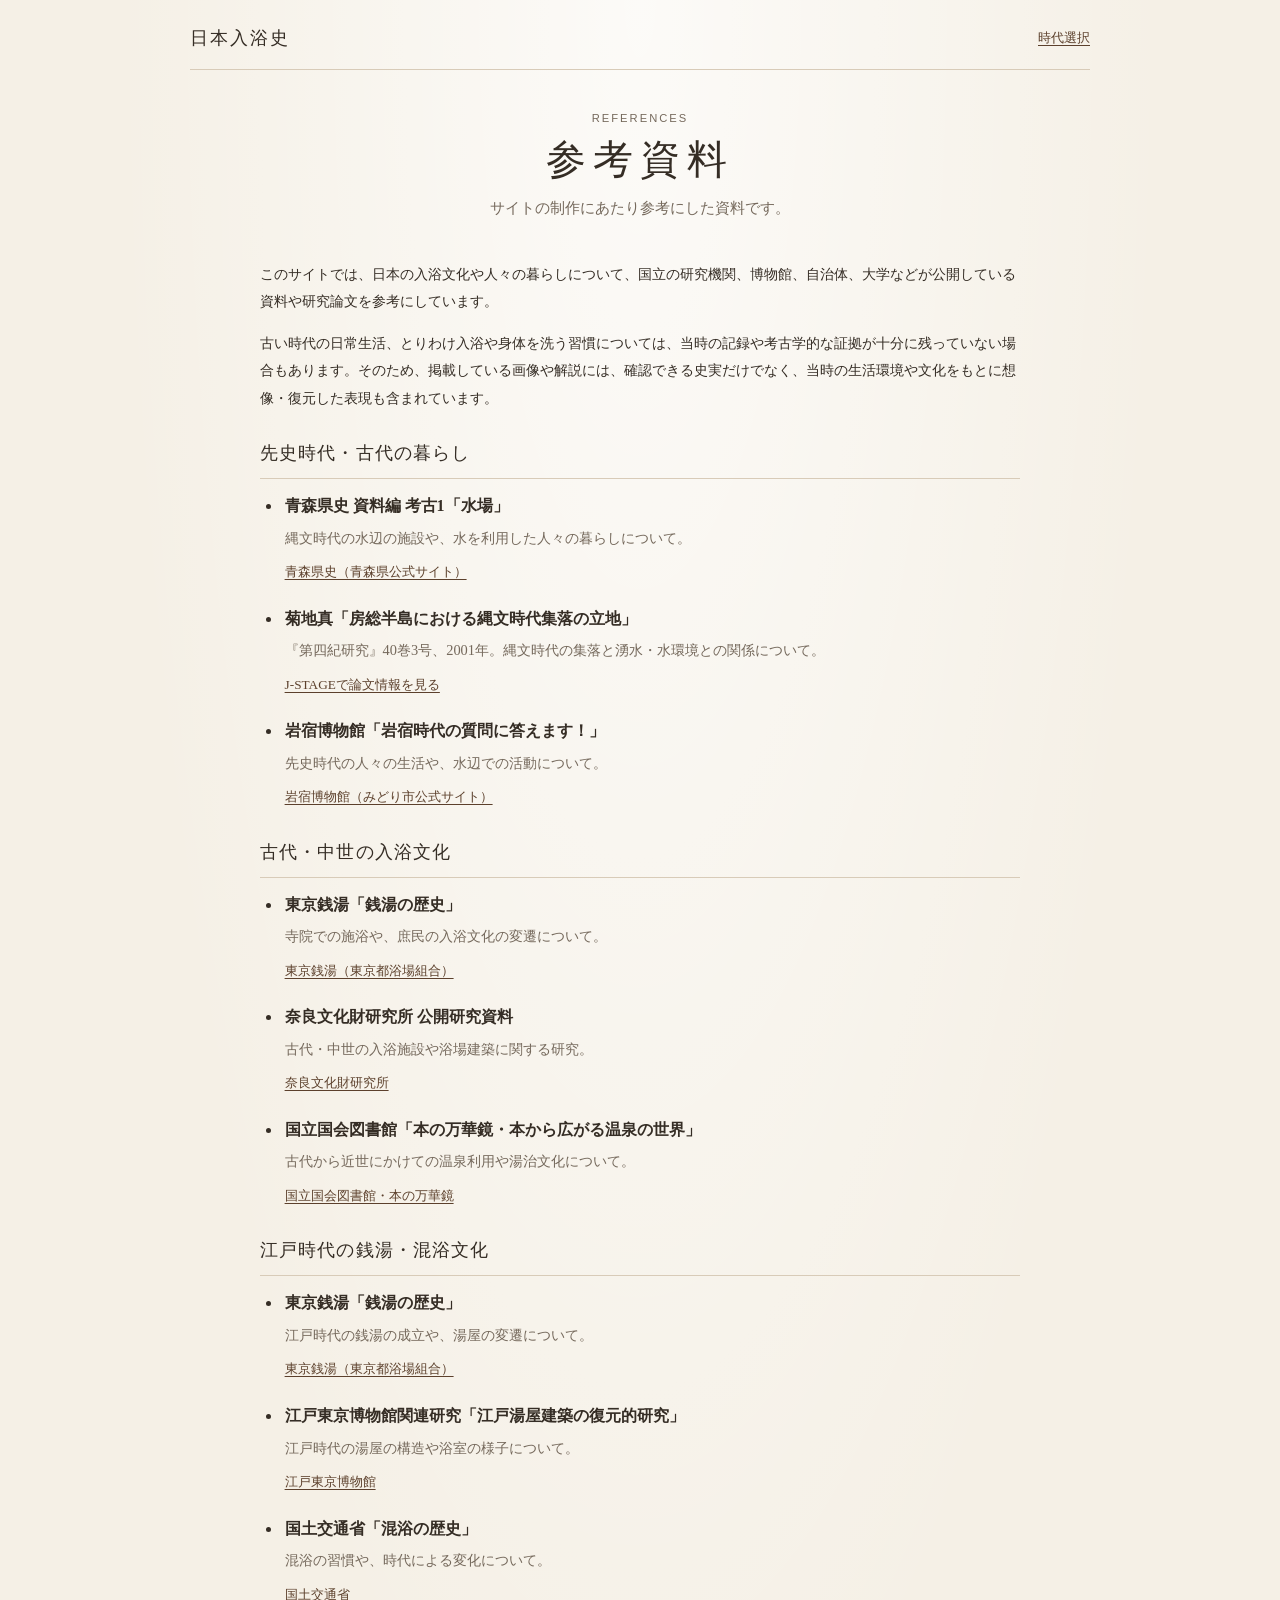
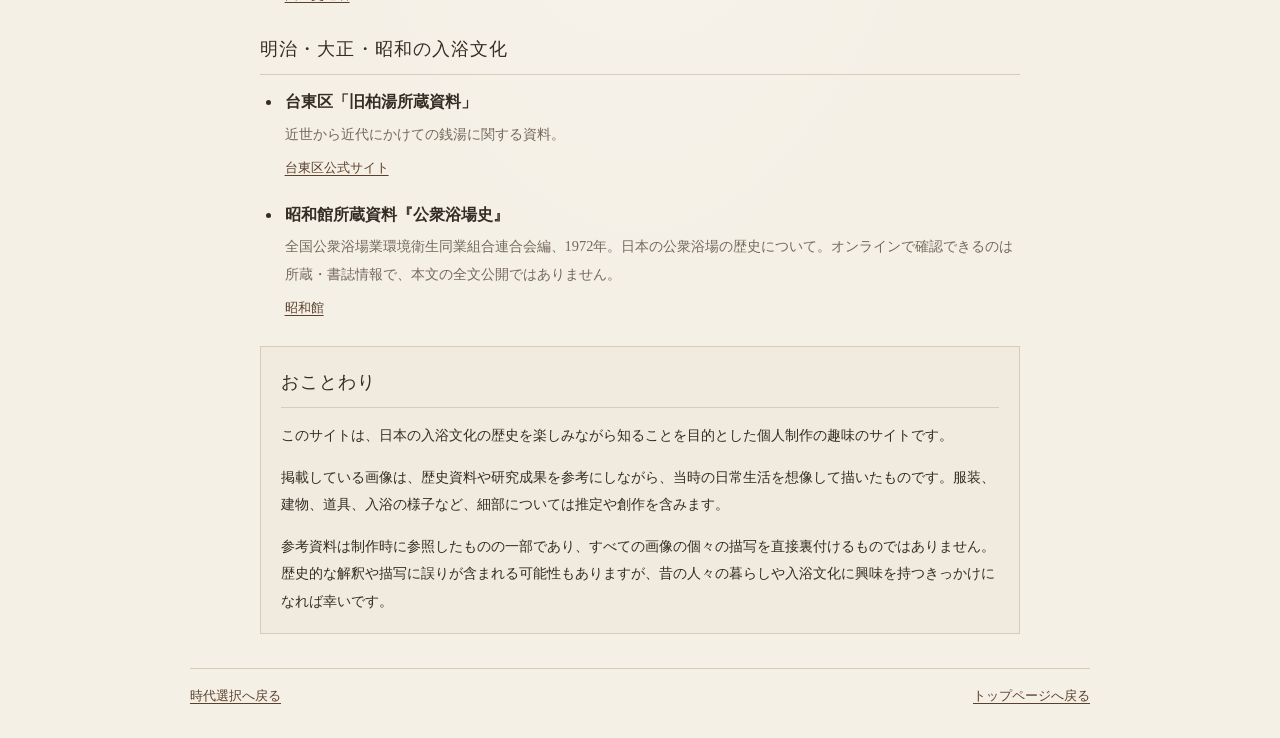
==== references.html @ 7112952d "Add files via upload" ====
<!doctype html>
<html lang="ja">
<head>
  <meta charset="utf-8">
  <meta name="viewport" content="width=device-width, initial-scale=1">
  <meta name="description" content="日本入浴史の制作にあたり参考にした資料を紹介します。">
  <title>参考資料｜日本入浴史</title>
  <link rel="stylesheet" href="css/style.css">
</head>
<body>
  <main class="page-shell">
    <header class="site-header">
      <a class="site-title" href="index.html">日本入浴史</a>
      <a class="header-link" href="eras.html">時代選択</a>
    </header>

    <section class="page-heading">
      <p class="eyebrow">REFERENCES</p>
      <h1>参考資料</h1>
      <p>サイトの制作にあたり参考にした資料です。</p>
    </section>

    <div class="reference-intro">
      <p>このサイトでは、日本の入浴文化や人々の暮らしについて、国立の研究機関、博物館、自治体、大学などが公開している資料や研究論文を参考にしています。</p>
      <p>古い時代の日常生活、とりわけ入浴や身体を洗う習慣については、当時の記録や考古学的な証拠が十分に残っていない場合もあります。そのため、掲載している画像や解説には、確認できる史実だけでなく、当時の生活環境や文化をもとに想像・復元した表現も含まれています。</p>
    </div>

    <section class="reference-section">
      <h2>先史時代・古代の暮らし</h2>
      <ul class="reference-list">
        <li><strong>青森県史 資料編 考古1「水場」</strong><p>縄文時代の水辺の施設や、水を利用した人々の暮らしについて。</p><a href="https://www.pref.aomori.lg.jp/soshiki/kankyo/seikatsu/aomorikenshi.html" target="_blank" rel="noopener">青森県史（青森県公式サイト）</a></li>
        <li><strong>菊地真「房総半島における縄文時代集落の立地」</strong><p>『第四紀研究』40巻3号、2001年。縄文時代の集落と湧水・水環境との関係について。</p><a href="https://www.jstage.jst.go.jp/article/jaqua/40/3/40_3_205/_article/-char/ja/" target="_blank" rel="noopener">J-STAGEで論文情報を見る</a></li>
        <li><strong>岩宿博物館「岩宿時代の質問に答えます！」</strong><p>先史時代の人々の生活や、水辺での活動について。</p><a href="https://www.city.midori.gunma.jp/iwajuku/" target="_blank" rel="noopener">岩宿博物館（みどり市公式サイト）</a></li>
      </ul>
    </section>

    <section class="reference-section">
      <h2>古代・中世の入浴文化</h2>
      <ul class="reference-list">
        <li><strong>東京銭湯「銭湯の歴史」</strong><p>寺院での施浴や、庶民の入浴文化の変遷について。</p><a href="https://www.1010.or.jp/" target="_blank" rel="noopener">東京銭湯（東京都浴場組合）</a></li>
        <li><strong>奈良文化財研究所 公開研究資料</strong><p>古代・中世の入浴施設や浴場建築に関する研究。</p><a href="https://www.nabunken.go.jp/" target="_blank" rel="noopener">奈良文化財研究所</a></li>
        <li><strong>国立国会図書館「本の万華鏡・本から広がる温泉の世界」</strong><p>古代から近世にかけての温泉利用や湯治文化について。</p><a href="https://www.ndl.go.jp/kaleido/" target="_blank" rel="noopener">国立国会図書館・本の万華鏡</a></li>
      </ul>
    </section>

    <section class="reference-section">
      <h2>江戸時代の銭湯・混浴文化</h2>
      <ul class="reference-list">
        <li><strong>東京銭湯「銭湯の歴史」</strong><p>江戸時代の銭湯の成立や、湯屋の変遷について。</p><a href="https://www.1010.or.jp/" target="_blank" rel="noopener">東京銭湯（東京都浴場組合）</a></li>
        <li><strong>江戸東京博物館関連研究「江戸湯屋建築の復元的研究」</strong><p>江戸時代の湯屋の構造や浴室の様子について。</p><a href="https://www.edo-tokyo-museum.or.jp/" target="_blank" rel="noopener">江戸東京博物館</a></li>
        <li><strong>国土交通省「混浴の歴史」</strong><p>混浴の習慣や、時代による変化について。</p><a href="https://www.mlit.go.jp/" target="_blank" rel="noopener">国土交通省</a></li>
      </ul>
    </section>

    <section class="reference-section">
      <h2>明治・大正・昭和の入浴文化</h2>
      <ul class="reference-list">
        <li><strong>台東区「旧柏湯所蔵資料」</strong><p>近世から近代にかけての銭湯に関する資料。</p><a href="https://www.city.taito.lg.jp/" target="_blank" rel="noopener">台東区公式サイト</a></li>
        <li><strong>昭和館所蔵資料『公衆浴場史』</strong><p>全国公衆浴場業環境衛生同業組合連合会編、1972年。日本の公衆浴場の歴史について。オンラインで確認できるのは所蔵・書誌情報で、本文の全文公開ではありません。</p><a href="https://www.showakan.go.jp/" target="_blank" rel="noopener">昭和館</a></li>
      </ul>
    </section>

    <section class="reference-note">
      <h2>おことわり</h2>
      <p>このサイトは、日本の入浴文化の歴史を楽しみながら知ることを目的とした個人制作の趣味のサイトです。</p>
      <p>掲載している画像は、歴史資料や研究成果を参考にしながら、当時の日常生活を想像して描いたものです。服装、建物、道具、入浴の様子など、細部については推定や創作を含みます。</p>
      <p>参考資料は制作時に参照したものの一部であり、すべての画像の個々の描写を直接裏付けるものではありません。歴史的な解釈や描写に誤りが含まれる可能性もありますが、昔の人々の暮らしや入浴文化に興味を持つきっかけになれば幸いです。</p>
    </section>

    <footer class="page-footer">
      <a href="eras.html">時代選択へ戻る</a>
      <a href="index.html">トップページへ戻る</a>
    </footer>
  </main>
</body>
</html>
---- css/style.css ----
@charset "UTF-8";

:root {
  color-scheme: light;
  --paper: #f5f0e6;
  --paper-deep: #ebe2d2;
  --ink: #352d25;
  --muted: #75695c;
  --accent: #79583d;
  --accent-dark: #5c402c;
  --line: #d8cbb8;
}

* { box-sizing: border-box; }

html { min-height: 100%; }

body {
  margin: 0;
  background:
    radial-gradient(ellipse at 50% 0%, rgba(255,255,255,.72), transparent 58%),
    var(--paper);
  color: var(--ink);
  font-family: "Yu Mincho", "Hiragino Mincho ProN", "Noto Serif JP", serif;
  line-height: 1.85;
}

.cover {
  min-height: 100vh;
  padding: 42px 20px 28px;
}

.cover__inner {
  width: min(100%, 860px);
  margin: 0 auto;
  text-align: center;
}

.eyebrow {
  margin: 0 0 8px;
  color: var(--muted);
  font-size: .82rem;
  letter-spacing: .22em;
}

h1 {
  margin: 0 0 26px;
  font-size: clamp(2.2rem, 7vw, 3.8rem);
  font-weight: 500;
  letter-spacing: .18em;
  line-height: 1.35;
}

.cover__visual {
  margin: 0;
  overflow: hidden;
  border: 1px solid rgba(121, 88, 61, .25);
  box-shadow: 0 12px 34px rgba(64, 47, 31, .12);
  background: var(--paper-deep);
}

.cover__visual img {
  display: block;
  width: 100%;
  height: auto;
  aspect-ratio: 16 / 9;
  object-fit: cover;
}

.intro {
  margin: 26px auto 22px;
  max-width: 650px;
  font-size: clamp(.95rem, 2.6vw, 1.08rem);
  letter-spacing: .04em;
}

.entry-form {
  display: flex;
  flex-direction: column;
  align-items: center;
  gap: 10px;
}

.age-check {
  display: inline-flex;
  align-items: center;
  gap: 8px;
  color: var(--muted);
  font-family: sans-serif;
  font-size: .82rem;
}

.age-check input {
  width: 16px;
  height: 16px;
  accent-color: var(--accent);
}

.enter-link {
  display: inline-flex;
  align-items: center;
  justify-content: center;
  gap: 22px;
  min-width: 210px;
  padding: 11px 28px;
  border: 1px solid var(--accent);
  background: var(--accent);
  color: #fffaf1;
  text-decoration: none;
  letter-spacing: .16em;
  transition: background .2s ease, transform .2s ease;
  font: inherit;
  cursor: pointer;
}

.enter-link:hover,
.enter-link:focus-visible {
  background: var(--accent-dark);
  transform: translateY(-1px);
}

.notice {
  max-width: 650px;
  margin: 34px auto 0;
  padding: 17px 20px;
  border-top: 1px solid var(--line);
  border-bottom: 1px solid var(--line);
  text-align: left;
}

.notice h2 {
  margin: 0 0 5px;
  font-size: .95rem;
  font-weight: 600;
  letter-spacing: .08em;
}

.notice p {
  margin: 0;
  font-size: .86rem;
  color: #554b40;
}

.notice .notice__small {
  margin-top: 8px;
  color: var(--muted);
  font-size: .78rem;
}

.cover__footer {
  display: flex;
  justify-content: center;
  flex-wrap: wrap;
  gap: 8px 24px;
  margin-top: 24px;
  color: var(--muted);
  font-family: sans-serif;
  font-size: .75rem;
}

.cover__footer a {
  color: var(--accent-dark);
  text-decoration-thickness: 1px;
  text-underline-offset: 3px;
}

@media (max-width: 560px) {
  .cover { padding: 28px 14px 22px; }
  h1 { margin-bottom: 20px; }
  .intro br { display: none; }
  .notice { margin-top: 27px; padding: 14px 12px; }
}


/* Era selection page */
.page-shell {
  width: min(100% - 32px, 900px);
  margin: 0 auto;
  padding: 22px 0 30px;
}

.site-header {
  display: flex;
  align-items: center;
  justify-content: space-between;
  padding-bottom: 14px;
  border-bottom: 1px solid var(--line);
  font-family: sans-serif;
}

.site-title {
  color: var(--ink);
  text-decoration: none;
  font-family: "Yu Mincho", "Hiragino Mincho ProN", "Noto Serif JP", serif;
  font-size: 1.1rem;
  letter-spacing: .12em;
}

.header-link,
.page-footer a {
  color: var(--accent-dark);
  font-size: .82rem;
  text-underline-offset: 3px;
}

.page-heading {
  padding: 38px 0 24px;
  text-align: center;
}

.page-heading .eyebrow {
  margin-bottom: 5px;
  font-family: sans-serif;
  font-size: .7rem;
  letter-spacing: .18em;
}

.page-heading h1 {
  margin: 0 0 8px;
  font-size: clamp(1.8rem, 6vw, 2.5rem);
}

.page-heading p:last-child {
  margin: 0;
  color: var(--muted);
  font-size: .92rem;
}

.era-grid {
  display: grid;
  grid-template-columns: repeat(2, minmax(0, 1fr));
  gap: 12px;
}

.era-card {
  position: relative;
  display: flex;
  flex-direction: column;
  min-height: 112px;
  padding: 18px 42px 16px 18px;
  border: 1px solid var(--line);
  background: rgba(255, 252, 246, .72);
  color: var(--ink);
  text-decoration: none;
  transition: background .18s ease, border-color .18s ease, transform .18s ease;
}

.era-card:hover,
.era-card:focus-visible {
  background: #fffdf8;
  border-color: var(--accent);
  transform: translateY(-2px);
}

.era-card__name {
  font-size: 1.12rem;
  letter-spacing: .08em;
}

.era-card__desc {
  margin-top: 5px;
  color: var(--muted);
  font-size: .78rem;
  line-height: 1.5;
}

.era-card__arrow {
  position: absolute;
  top: 50%;
  right: 17px;
  color: var(--accent);
  transform: translateY(-50%);
  font-family: sans-serif;
}

.page-footer {
  display: flex;
  justify-content: space-between;
  gap: 12px;
  margin-top: 34px;
  padding-top: 15px;
  border-top: 1px solid var(--line);
  color: var(--muted);
  font-family: sans-serif;
  font-size: .75rem;
}

@media (max-width: 520px) {
  .page-shell { width: min(100% - 24px, 900px); }
  .page-heading { padding: 30px 0 20px; }
  .era-grid { gap: 9px; }
  .era-card { min-height: 105px; padding: 15px 30px 13px 13px; }
  .era-card__name { font-size: 1rem; }
  .era-card__desc { font-size: .72rem; }
  .era-card__arrow { right: 10px; }
}


/* Works and reference pages */
.header-nav { display: flex; gap: 16px; flex-wrap: wrap; }
.status-message {
  margin: 0 0 18px;
  color: var(--muted);
  text-align: center;
  font-family: sans-serif;
  font-size: .82rem;
}
.works-list { display: grid; gap: 22px; }
.work-card {
  overflow: hidden;
  border: 1px solid var(--line);
  background: rgba(255, 252, 246, .78);
}
.work-card__image-button {
  position: relative;
  display: block;
  width: 100%;
  padding: 0;
  border: 0;
  background: var(--paper-deep);
  cursor: zoom-in;
}
.work-card__image {
  display: block;
  width: 100%;
  height: auto;
  max-height: 620px;
  object-fit: contain;
}
.image-hint {
  position: absolute;
  right: 10px;
  bottom: 10px;
  padding: 4px 9px;
  background: rgba(35, 29, 23, .72);
  color: white;
  font-family: sans-serif;
  font-size: .72rem;
}
.work-card__body { padding: 18px 20px 20px; }
.work-card__year {
  margin: 0 0 3px;
  color: var(--muted);
  font-family: sans-serif;
  font-size: .78rem;
}
.work-card__body h2 {
  margin: 0 0 12px;
  font-size: 1.35rem;
  font-weight: 500;
  letter-spacing: .06em;
}
.work-card__body p {
  margin: 0 0 10px;
  font-size: .91rem;
  line-height: 1.9;
}
.work-card__body .work-card__detail {
  margin-top: 12px;
  padding-top: 12px;
  border-top: 1px solid var(--line);
  color: var(--muted);
  font-size: .84rem;
}
.lightbox {
  width: min(96vw, 1100px);
  max-width: none;
  max-height: 94vh;
  padding: 12px;
  border: 1px solid var(--line);
  background: #f8f3e9;
  color: var(--ink);
}
.lightbox::backdrop { background: rgba(20, 17, 14, .86); }
.lightbox__close-row { display: flex; justify-content: flex-end; }
.lightbox__close {
  padding: 7px 12px;
  border: 1px solid var(--line);
  background: transparent;
  color: var(--ink);
  cursor: pointer;
}
.lightbox img {
  display: block;
  max-width: 100%;
  max-height: 76vh;
  margin: 0 auto;
  object-fit: contain;
}
.lightbox__caption {
  padding: 10px 4px 2px;
  text-align: center;
  color: var(--muted);
  font-size: .85rem;
}
.reference-intro, .reference-section, .reference-note {
  max-width: 760px;
  margin: 0 auto 24px;
}
.reference-intro p, .reference-section p, .reference-note p {
  font-size: .9rem;
  line-height: 1.9;
}
.reference-section h2, .reference-note h2 {
  margin: 0 0 12px;
  padding-bottom: 8px;
  border-bottom: 1px solid var(--line);
  font-size: 1.15rem;
  font-weight: 500;
  letter-spacing: .06em;
}
.reference-list { margin: 0; padding-left: 1.35rem; }
.reference-list li { margin: 0 0 18px; padding-left: 3px; }
.reference-list strong { font-weight: 600; }
.reference-list p { margin: 4px 0; color: var(--muted); }
.reference-list a {
  color: var(--accent-dark);
  font-size: .83rem;
  text-underline-offset: 3px;
}
.reference-note {
  padding: 18px 20px;
  border: 1px solid var(--line);
  background: rgba(235, 226, 210, .45);
}
.reference-note p:last-child { margin-bottom: 0; }
@media (max-width: 560px) {
  .work-card__body { padding: 14px 14px 16px; }
  .work-card__body h2 { font-size: 1.18rem; }
  .work-card__body p { font-size: .86rem; }
  .reference-intro p, .reference-section p, .reference-note p { font-size: .85rem; }
  .reference-note { padding: 15px; }
}
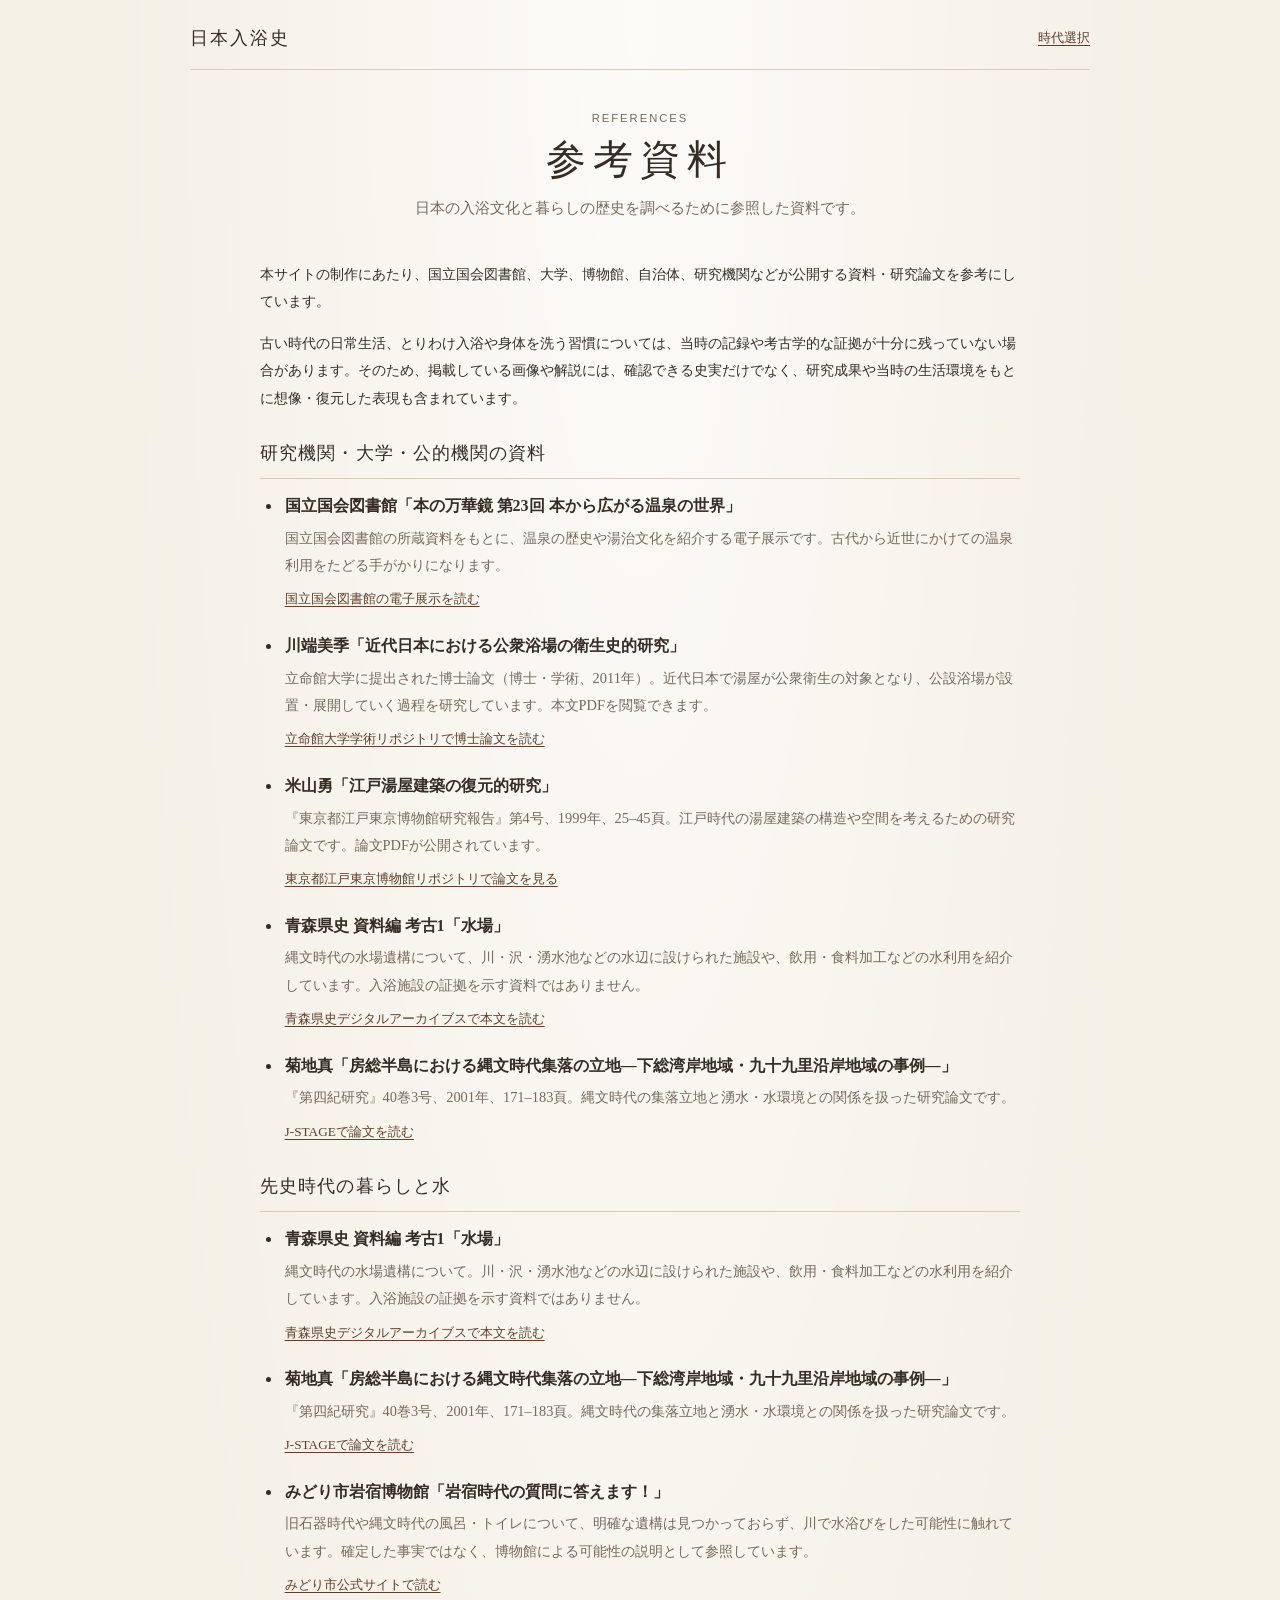
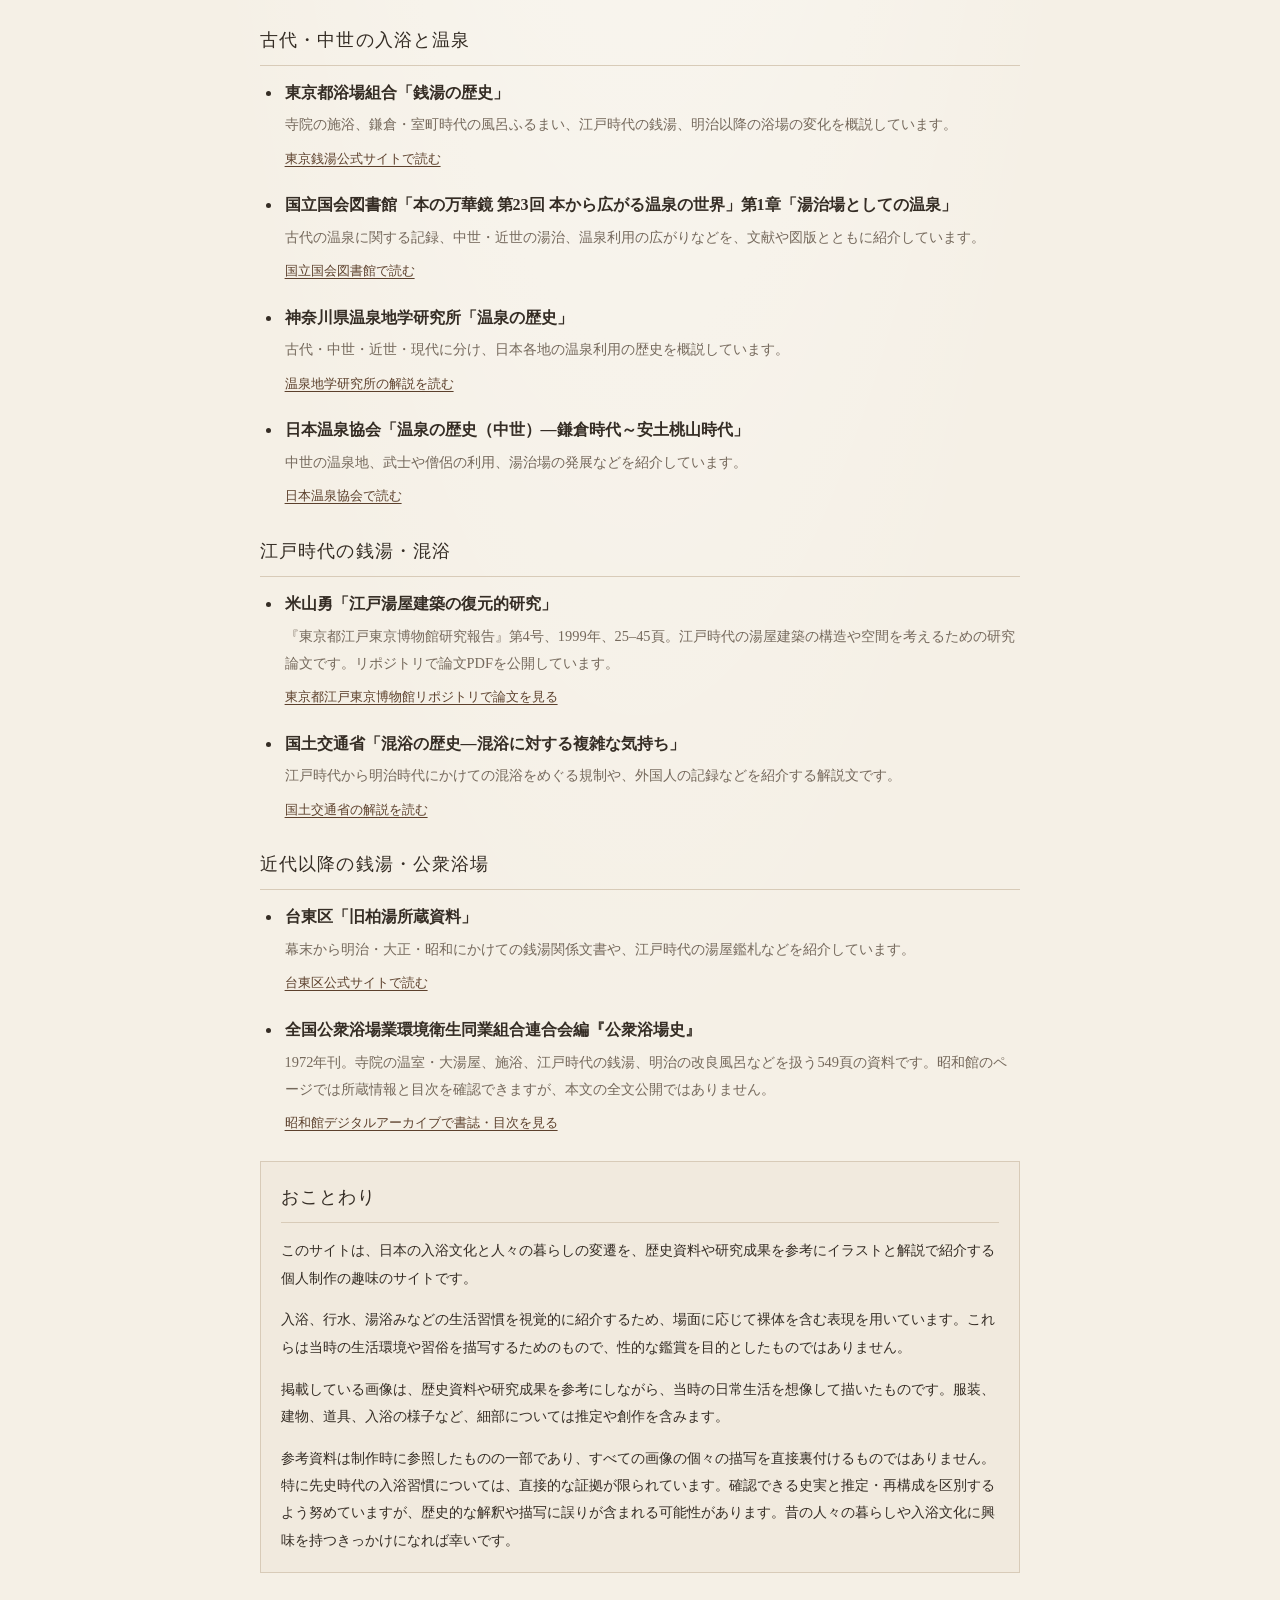
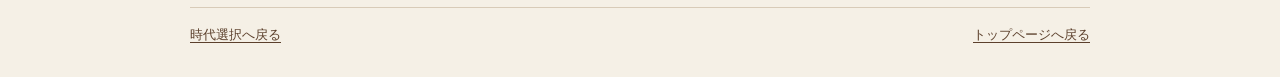
==== commit 6f4c6df0: "Add files via upload" ====
--- a/references.html
+++ b/references.html
@@ -17,54 +17,130 @@
     <section class="page-heading">
       <p class="eyebrow">REFERENCES</p>
       <h1>参考資料</h1>
-      <p>サイトの制作にあたり参考にした資料です。</p>
+      <p>日本の入浴文化と暮らしの歴史を調べるために参照した資料です。</p>
     </section>
 
     <div class="reference-intro">
-      <p>このサイトでは、日本の入浴文化や人々の暮らしについて、国立の研究機関、博物館、自治体、大学などが公開している資料や研究論文を参考にしています。</p>
-      <p>古い時代の日常生活、とりわけ入浴や身体を洗う習慣については、当時の記録や考古学的な証拠が十分に残っていない場合もあります。そのため、掲載している画像や解説には、確認できる史実だけでなく、当時の生活環境や文化をもとに想像・復元した表現も含まれています。</p>
+      <p>本サイトの制作にあたり、国立国会図書館、大学、博物館、自治体、研究機関などが公開する資料・研究論文を参考にしています。</p>
+      <p>古い時代の日常生活、とりわけ入浴や身体を洗う習慣については、当時の記録や考古学的な証拠が十分に残っていない場合があります。そのため、掲載している画像や解説には、確認できる史実だけでなく、研究成果や当時の生活環境をもとに想像・復元した表現も含まれています。</p>
     </div>
 
     <section class="reference-section">
-      <h2>先史時代・古代の暮らし</h2>
+      <h2>研究機関・大学・公的機関の資料</h2>
       <ul class="reference-list">
-        <li><strong>青森県史 資料編 考古1「水場」</strong><p>縄文時代の水辺の施設や、水を利用した人々の暮らしについて。</p><a href="https://www.pref.aomori.lg.jp/soshiki/kankyo/seikatsu/aomorikenshi.html" target="_blank" rel="noopener">青森県史（青森県公式サイト）</a></li>
-        <li><strong>菊地真「房総半島における縄文時代集落の立地」</strong><p>『第四紀研究』40巻3号、2001年。縄文時代の集落と湧水・水環境との関係について。</p><a href="https://www.jstage.jst.go.jp/article/jaqua/40/3/40_3_205/_article/-char/ja/" target="_blank" rel="noopener">J-STAGEで論文情報を見る</a></li>
-        <li><strong>岩宿博物館「岩宿時代の質問に答えます！」</strong><p>先史時代の人々の生活や、水辺での活動について。</p><a href="https://www.city.midori.gunma.jp/iwajuku/" target="_blank" rel="noopener">岩宿博物館（みどり市公式サイト）</a></li>
+        <li>
+          <strong>国立国会図書館「本の万華鏡 第23回 本から広がる温泉の世界」</strong>
+          <p>国立国会図書館の所蔵資料をもとに、温泉の歴史や湯治文化を紹介する電子展示です。古代から近世にかけての温泉利用をたどる手がかりになります。</p>
+          <a href="https://www.ndl.go.jp/kaleido/entry/23/1.html" target="_blank" rel="noopener">国立国会図書館の電子展示を読む</a>
+        </li>
+        <li>
+          <strong>川端美季「近代日本における公衆浴場の衛生史的研究」</strong>
+          <p>立命館大学に提出された博士論文（博士・学術、2011年）。近代日本で湯屋が公衆衛生の対象となり、公設浴場が設置・展開していく過程を研究しています。本文PDFを閲覧できます。</p>
+          <a href="https://ritsumei.repo.nii.ac.jp/record/10086/files/k_761_ej.pdf" target="_blank" rel="noopener">立命館大学学術リポジトリで博士論文を読む</a>
+        </li>
+        <li>
+          <strong>米山勇「江戸湯屋建築の復元的研究」</strong>
+          <p>『東京都江戸東京博物館研究報告』第4号、1999年、25–45頁。江戸時代の湯屋建築の構造や空間を考えるための研究論文です。論文PDFが公開されています。</p>
+          <a href="https://edo-tokyo-museum.repo.nii.ac.jp/records/2000193" target="_blank" rel="noopener">東京都江戸東京博物館リポジトリで論文を見る</a>
+        </li>
+        <li>
+          <strong>青森県史 資料編 考古1「水場」</strong>
+          <p>縄文時代の水場遺構について、川・沢・湧水池などの水辺に設けられた施設や、飲用・食料加工などの水利用を紹介しています。入浴施設の証拠を示す資料ではありません。</p>
+          <a href="https://kenshi-archives.pref.aomori.lg.jp/il/meta_pub/G0000004txt_ARCH1-2-3-1-2" target="_blank" rel="noopener">青森県史デジタルアーカイブスで本文を読む</a>
+        </li>
+        <li>
+          <strong>菊地真「房総半島における縄文時代集落の立地―下総湾岸地域・九十九里沿岸地域の事例―」</strong>
+          <p>『第四紀研究』40巻3号、2001年、171–183頁。縄文時代の集落立地と湧水・水環境との関係を扱った研究論文です。</p>
+          <a href="https://www.jstage.jst.go.jp/article/jaqua1957/40/3/40_3_171/_article/-char/ja/" target="_blank" rel="noopener">J-STAGEで論文を読む</a>
+        </li>
       </ul>
     </section>
 
     <section class="reference-section">
-      <h2>古代・中世の入浴文化</h2>
+      <h2>先史時代の暮らしと水</h2>
       <ul class="reference-list">
-        <li><strong>東京銭湯「銭湯の歴史」</strong><p>寺院での施浴や、庶民の入浴文化の変遷について。</p><a href="https://www.1010.or.jp/" target="_blank" rel="noopener">東京銭湯（東京都浴場組合）</a></li>
-        <li><strong>奈良文化財研究所 公開研究資料</strong><p>古代・中世の入浴施設や浴場建築に関する研究。</p><a href="https://www.nabunken.go.jp/" target="_blank" rel="noopener">奈良文化財研究所</a></li>
-        <li><strong>国立国会図書館「本の万華鏡・本から広がる温泉の世界」</strong><p>古代から近世にかけての温泉利用や湯治文化について。</p><a href="https://www.ndl.go.jp/kaleido/" target="_blank" rel="noopener">国立国会図書館・本の万華鏡</a></li>
+        <li>
+          <strong>青森県史 資料編 考古1「水場」</strong>
+          <p>縄文時代の水場遺構について。川・沢・湧水池などの水辺に設けられた施設や、飲用・食料加工などの水利用を紹介しています。入浴施設の証拠を示す資料ではありません。</p>
+          <a href="https://kenshi-archives.pref.aomori.lg.jp/il/meta_pub/G0000004txt_ARCH1-2-3-1-2" target="_blank" rel="noopener">青森県史デジタルアーカイブスで本文を読む</a>
+        </li>
+        <li>
+          <strong>菊地真「房総半島における縄文時代集落の立地―下総湾岸地域・九十九里沿岸地域の事例―」</strong>
+          <p>『第四紀研究』40巻3号、2001年、171–183頁。縄文時代の集落立地と湧水・水環境との関係を扱った研究論文です。</p>
+          <a href="https://www.jstage.jst.go.jp/article/jaqua1957/40/3/40_3_171/_article/-char/ja/" target="_blank" rel="noopener">J-STAGEで論文を読む</a>
+        </li>
+        <li>
+          <strong>みどり市岩宿博物館「岩宿時代の質問に答えます！」</strong>
+          <p>旧石器時代や縄文時代の風呂・トイレについて、明確な遺構は見つかっておらず、川で水浴びをした可能性に触れています。確定した事実ではなく、博物館による可能性の説明として参照しています。</p>
+          <a href="https://www.city.midori.gunma.jp/iwajuku/1005155/1003481.html" target="_blank" rel="noopener">みどり市公式サイトで読む</a>
+        </li>
       </ul>
     </section>
 
     <section class="reference-section">
-      <h2>江戸時代の銭湯・混浴文化</h2>
+      <h2>古代・中世の入浴と温泉</h2>
       <ul class="reference-list">
-        <li><strong>東京銭湯「銭湯の歴史」</strong><p>江戸時代の銭湯の成立や、湯屋の変遷について。</p><a href="https://www.1010.or.jp/" target="_blank" rel="noopener">東京銭湯（東京都浴場組合）</a></li>
-        <li><strong>江戸東京博物館関連研究「江戸湯屋建築の復元的研究」</strong><p>江戸時代の湯屋の構造や浴室の様子について。</p><a href="https://www.edo-tokyo-museum.or.jp/" target="_blank" rel="noopener">江戸東京博物館</a></li>
-        <li><strong>国土交通省「混浴の歴史」</strong><p>混浴の習慣や、時代による変化について。</p><a href="https://www.mlit.go.jp/" target="_blank" rel="noopener">国土交通省</a></li>
+        <li>
+          <strong>東京都浴場組合「銭湯の歴史」</strong>
+          <p>寺院の施浴、鎌倉・室町時代の風呂ふるまい、江戸時代の銭湯、明治以降の浴場の変化を概説しています。</p>
+          <a href="https://www.1010.or.jp/guide/history/" target="_blank" rel="noopener">東京銭湯公式サイトで読む</a>
+        </li>
+        <li>
+          <strong>国立国会図書館「本の万華鏡 第23回 本から広がる温泉の世界」第1章「湯治場としての温泉」</strong>
+          <p>古代の温泉に関する記録、中世・近世の湯治、温泉利用の広がりなどを、文献や図版とともに紹介しています。</p>
+          <a href="https://www.ndl.go.jp/kaleido/entry/23/1.html" target="_blank" rel="noopener">国立国会図書館で読む</a>
+        </li>
+        <li>
+          <strong>神奈川県温泉地学研究所「温泉の歴史」</strong>
+          <p>古代・中世・近世・現代に分け、日本各地の温泉利用の歴史を概説しています。</p>
+          <a href="https://www.onken.odawara.kanagawa.jp/modules/study/index.php/content0004.html" target="_blank" rel="noopener">温泉地学研究所の解説を読む</a>
+        </li>
+        <li>
+          <strong>日本温泉協会「温泉の歴史（中世）―鎌倉時代～安土桃山時代」</strong>
+          <p>中世の温泉地、武士や僧侶の利用、湯治場の発展などを紹介しています。</p>
+          <a href="https://www.spa.or.jp/onsen/574/" target="_blank" rel="noopener">日本温泉協会で読む</a>
+        </li>
       </ul>
     </section>
 
     <section class="reference-section">
-      <h2>明治・大正・昭和の入浴文化</h2>
+      <h2>江戸時代の銭湯・混浴</h2>
       <ul class="reference-list">
-        <li><strong>台東区「旧柏湯所蔵資料」</strong><p>近世から近代にかけての銭湯に関する資料。</p><a href="https://www.city.taito.lg.jp/" target="_blank" rel="noopener">台東区公式サイト</a></li>
-        <li><strong>昭和館所蔵資料『公衆浴場史』</strong><p>全国公衆浴場業環境衛生同業組合連合会編、1972年。日本の公衆浴場の歴史について。オンラインで確認できるのは所蔵・書誌情報で、本文の全文公開ではありません。</p><a href="https://www.showakan.go.jp/" target="_blank" rel="noopener">昭和館</a></li>
+        <li>
+          <strong>米山勇「江戸湯屋建築の復元的研究」</strong>
+          <p>『東京都江戸東京博物館研究報告』第4号、1999年、25–45頁。江戸時代の湯屋建築の構造や空間を考えるための研究論文です。リポジトリで論文PDFを公開しています。</p>
+          <a href="https://edo-tokyo-museum.repo.nii.ac.jp/records/2000193" target="_blank" rel="noopener">東京都江戸東京博物館リポジトリで論文を見る</a>
+        </li>
+        <li>
+          <strong>国土交通省「混浴の歴史―混浴に対する複雑な気持ち」</strong>
+          <p>江戸時代から明治時代にかけての混浴をめぐる規制や、外国人の記録などを紹介する解説文です。</p>
+          <a href="https://www.mlit.go.jp/tagengo-db/R5-00425.html" target="_blank" rel="noopener">国土交通省の解説を読む</a>
+        </li>
+      </ul>
+    </section>
+
+    <section class="reference-section">
+      <h2>近代以降の銭湯・公衆浴場</h2>
+      <ul class="reference-list">
+        <li>
+          <strong>台東区「旧柏湯所蔵資料」</strong>
+          <p>幕末から明治・大正・昭和にかけての銭湯関係文書や、江戸時代の湯屋鑑札などを紹介しています。</p>
+          <a href="https://www.city.taito.lg.jp/gakushu/shogaigakushu/shakaikyoiku/bunkazai/yuukeibunkazai/rekisisiryou/kyuukasiwayu.html" target="_blank" rel="noopener">台東区公式サイトで読む</a>
+        </li>
+        <li>
+          <strong>全国公衆浴場業環境衛生同業組合連合会編『公衆浴場史』</strong>
+          <p>1972年刊。寺院の温室・大湯屋、施浴、江戸時代の銭湯、明治の改良風呂などを扱う549頁の資料です。昭和館のページでは所蔵情報と目次を確認できますが、本文の全文公開ではありません。</p>
+          <a href="https://search.showakan.go.jp/search/book/detail.php?material_cord=000036489" target="_blank" rel="noopener">昭和館デジタルアーカイブで書誌・目次を見る</a>
+        </li>
       </ul>
     </section>
 
     <section class="reference-note">
       <h2>おことわり</h2>
-      <p>このサイトは、日本の入浴文化の歴史を楽しみながら知ることを目的とした個人制作の趣味のサイトです。</p>
+      <p>このサイトは、日本の入浴文化と人々の暮らしの変遷を、歴史資料や研究成果を参考にイラストと解説で紹介する個人制作の趣味のサイトです。</p>
+      <p>入浴、行水、湯浴みなどの生活習慣を視覚的に紹介するため、場面に応じて裸体を含む表現を用いています。これらは当時の生活環境や習俗を描写するためのもので、性的な鑑賞を目的としたものではありません。</p>
       <p>掲載している画像は、歴史資料や研究成果を参考にしながら、当時の日常生活を想像して描いたものです。服装、建物、道具、入浴の様子など、細部については推定や創作を含みます。</p>
-      <p>参考資料は制作時に参照したものの一部であり、すべての画像の個々の描写を直接裏付けるものではありません。歴史的な解釈や描写に誤りが含まれる可能性もありますが、昔の人々の暮らしや入浴文化に興味を持つきっかけになれば幸いです。</p>
+      <p>参考資料は制作時に参照したものの一部であり、すべての画像の個々の描写を直接裏付けるものではありません。特に先史時代の入浴習慣については、直接的な証拠が限られています。確認できる史実と推定・再構成を区別するよう努めていますが、歴史的な解釈や描写に誤りが含まれる可能性があります。昔の人々の暮らしや入浴文化に興味を持つきっかけになれば幸いです。</p>
     </section>
 
     <footer class="page-footer">
